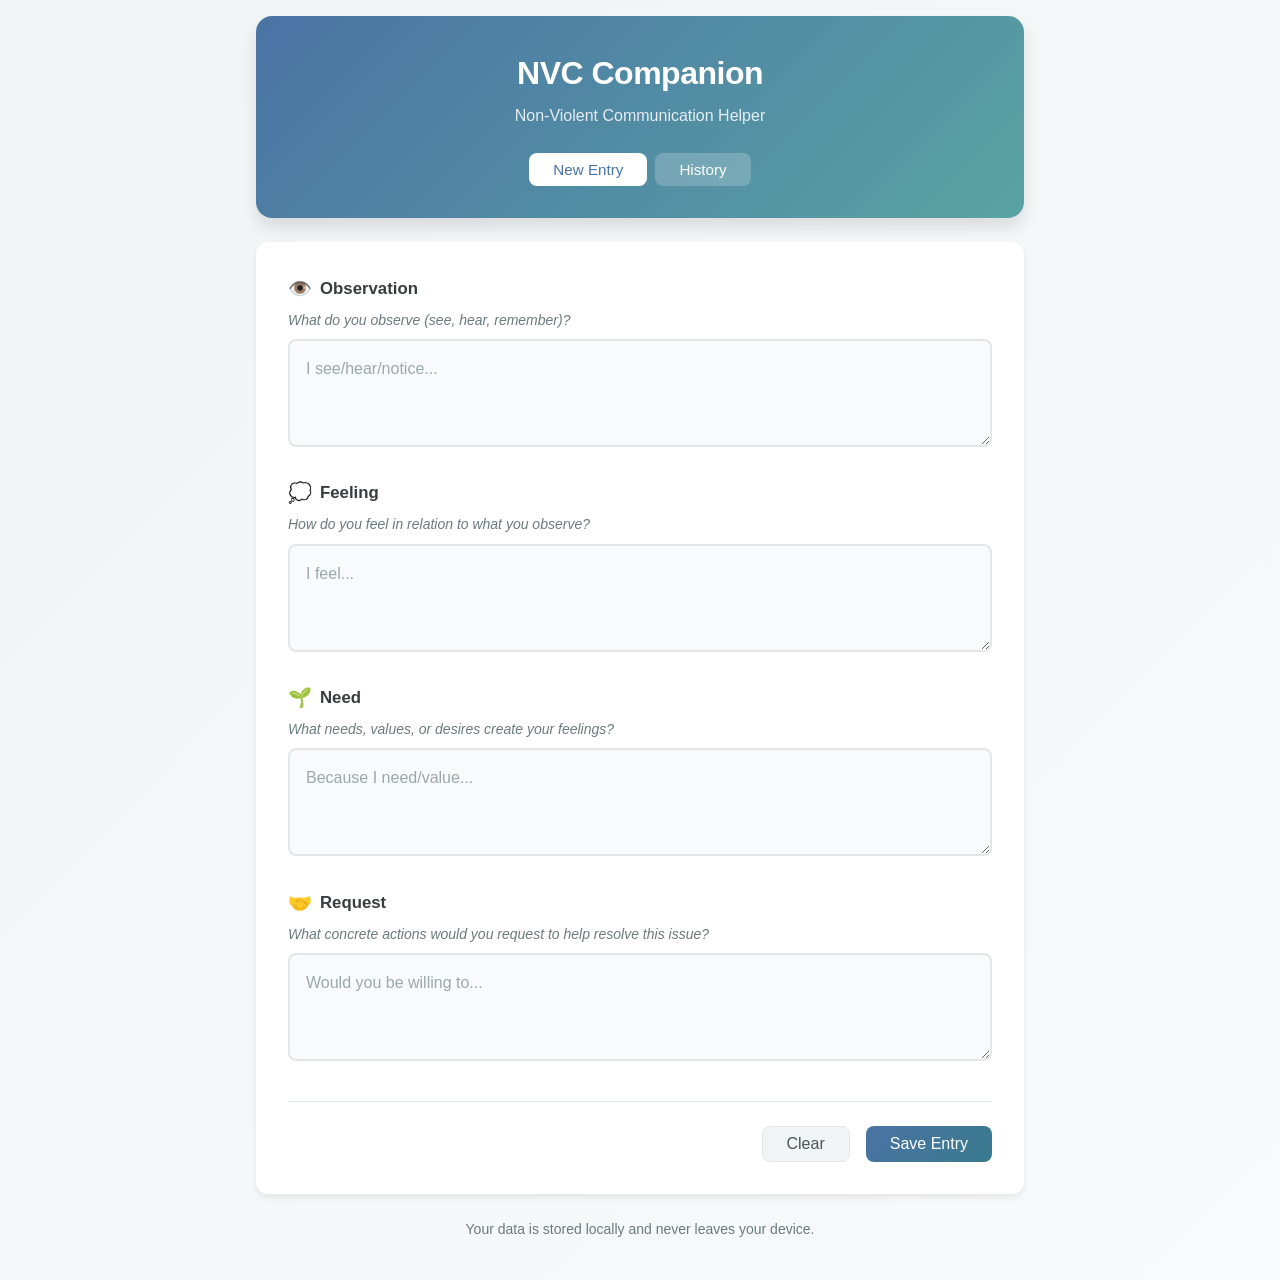
==== index.html @ ae569252 "removed all non-js/css/html files" ====
<!DOCTYPE html>
<html lang="en">
<head>
    <meta charset="UTF-8">
    <meta name="viewport" content="width=device-width, initial-scale=1.0">
    <meta name="description" content="NVC Companion - A tool for practicing Non-Violent Communication">
    <title>NVC Companion</title>
    <link rel="stylesheet" href="styles.css">
</head>
<body>
    <div class="app-container">
        <!-- Header -->
        <header class="header">
            <h1>NVC Companion</h1>
            <p class="subtitle">Non-Violent Communication Helper</p>
            <nav class="nav-tabs">
                <button class="tab-btn active" data-tab="input">New Entry</button>
                <button class="tab-btn" data-tab="history">History</button>
            </nav>
        </header>

        <!-- Main Content -->
        <main class="main-content">
            <!-- Input Form Section -->
            <section id="input-section" class="section active">
                <form id="nvc-form" class="nvc-form">
                    <!-- Observation -->
                    <div class="form-group">
                        <label for="observation">
                            <span class="label-icon">👁️</span>
                            Observation
                        </label>
                        <p class="field-hint">What do you observe (see, hear, remember)?</p>
                        <textarea
                            id="observation"
                            name="observation"
                            placeholder="I see/hear/notice..."
                            rows="3"
                            required></textarea>
                    </div>

                    <!-- Feeling -->
                    <div class="form-group">
                        <label for="feeling">
                            <span class="label-icon">💭</span>
                            Feeling
                        </label>
                        <p class="field-hint">How do you feel in relation to what you observe?</p>
                        <textarea
                            id="feeling"
                            name="feeling"
                            placeholder="I feel..."
                            rows="3"
                            required></textarea>
                    </div>

                    <!-- Need -->
                    <div class="form-group">
                        <label for="need">
                            <span class="label-icon">🌱</span>
                            Need
                        </label>
                        <p class="field-hint">What needs, values, or desires create your feelings?</p>
                        <textarea
                            id="need"
                            name="need"
                            placeholder="Because I need/value..."
                            rows="3"
                            required></textarea>
                    </div>

                    <!-- Request -->
                    <div class="form-group">
                        <label for="request">
                            <span class="label-icon">🤝</span>
                            Request
                        </label>
                        <p class="field-hint">What concrete actions would you request to help resolve this issue?</p>
                        <textarea
                            id="request"
                            name="request"
                            placeholder="Would you be willing to..."
                            rows="3"
                            required></textarea>
                    </div>

                    <!-- Form Actions -->
                    <div class="form-actions">
                        <button type="button" id="clear-btn" class="btn btn-secondary">Clear</button>
                        <button type="submit" class="btn btn-primary">Save Entry</button>
                    </div>
                </form>
            </section>

            <!-- History Section -->
            <section id="history-section" class="section">
                <div class="history-header">
                    <h2>Past Entries</h2>
                    <div class="history-actions">
                        <button id="export-json-btn" class="btn btn-secondary btn-small">Export JSON</button>
                        <button id="export-text-btn" class="btn btn-secondary btn-small">Export Text</button>
                        <button id="clear-all-btn" class="btn btn-danger btn-small">Clear All</button>
                    </div>
                </div>
                <div id="history-list" class="history-list">
                    <!-- History entries will be dynamically inserted here -->
                </div>
                <div id="empty-state" class="empty-state">
                    <p>No entries yet. Start by creating a new NVC entry!</p>
                </div>
            </section>
        </main>

        <!-- Footer -->
        <footer class="footer">
            <p>Your data is stored locally and never leaves your device.</p>
        </footer>
    </div>

    <!-- Edit Modal -->
    <div id="edit-modal" class="modal">
        <div class="modal-content">
            <div class="modal-header">
                <h3>Edit Entry</h3>
                <button class="modal-close" id="modal-close">&times;</button>
            </div>
            <form id="edit-form" class="nvc-form">
                <input type="hidden" id="edit-id">
                <div class="form-group">
                    <label for="edit-observation">Observation</label>
                    <textarea id="edit-observation" name="observation" rows="3" required></textarea>
                </div>
                <div class="form-group">
                    <label for="edit-feeling">Feeling</label>
                    <textarea id="edit-feeling" name="feeling" rows="3" required></textarea>
                </div>
                <div class="form-group">
                    <label for="edit-need">Need</label>
                    <textarea id="edit-need" name="need" rows="3" required></textarea>
                </div>
                <div class="form-group">
                    <label for="edit-request">Request</label>
                    <textarea id="edit-request" name="request" rows="3" required></textarea>
                </div>
                <div class="form-actions">
                    <button type="button" id="cancel-edit-btn" class="btn btn-secondary">Cancel</button>
                    <button type="submit" class="btn btn-primary">Save Changes</button>
                </div>
            </form>
        </div>
    </div>

    <!-- Toast Notification -->
    <div id="toast" class="toast"></div>

    <script src="app.js"></script>
</body>
</html>
---- styles.css ----
/* NVC Companion - Styles */
/* Calming color palette: blues, greens, grays */

:root {
    /* Primary Colors */
    --primary-blue: #4a73a4;
    --primary-blue-dark: #3a7a8e;
    --primary-blue-light: #6ab0c4;

    /* Secondary Colors */
    --secondary-green: #6b9b7a;
    --secondary-green-dark: #5a8a69;
    --secondary-green-light: #8bb99a;

    /* Neutral Colors */
    --gray-50: #f8fafb;
    --gray-100: #f0f4f5;
    --gray-200: #e2e8ea;
    --gray-300: #c9d3d6;
    --gray-400: #9ba8ac;
    --gray-500: #6b7a7e;
    --gray-600: #4a5558;
    --gray-700: #363d3f;
    --gray-800: #252a2c;

    /* Accent Colors */
    --accent-teal: #5aa3a3;
    --accent-sage: #8fbc8f;

    /* Semantic Colors */
    --success: #6b9b7a;
    --warning: #d4a574;
    --danger: #c47474;
    --danger-dark: #a85858;

    /* Spacing */
    --spacing-xs: 0.25rem;
    --spacing-sm: 0.5rem;
    --spacing-md: 1rem;
    --spacing-lg: 1.5rem;
    --spacing-xl: 2rem;
    --spacing-2xl: 3rem;

    /* Border Radius */
    --radius-sm: 4px;
    --radius-md: 8px;
    --radius-lg: 12px;
    --radius-xl: 16px;

    /* Shadows */
    --shadow-sm: 0 1px 2px rgba(0, 0, 0, 0.05);
    --shadow-md: 0 4px 6px rgba(0, 0, 0, 0.07);
    --shadow-lg: 0 10px 15px rgba(0, 0, 0, 0.1);

    /* Transitions */
    --transition-fast: 150ms ease;
    --transition-normal: 250ms ease;
}

/* Reset & Base Styles */
*,
*::before,
*::after {
    box-sizing: border-box;
    margin: 0;
    padding: 0;
}

html {
    font-size: 16px;
    scroll-behavior: smooth;
}

body {
    font-family: -apple-system, BlinkMacSystemFont, 'Segoe UI', Roboto, Oxygen, Ubuntu, Cantarell, sans-serif;
    background: linear-gradient(135deg, var(--gray-100) 0%, var(--gray-50) 100%);
    color: var(--gray-700);
    line-height: 1.6;
    min-height: 100vh;
}

/* App Container */
.app-container {
    max-width: 800px;
    margin: 0 auto;
    padding: var(--spacing-md);
    min-height: 100vh;
    display: flex;
    flex-direction: column;
}

/* Header */
.header {
    text-align: center;
    padding: var(--spacing-xl) var(--spacing-md);
    background: linear-gradient(135deg, var(--primary-blue) 0%, var(--accent-teal) 100%);
    border-radius: var(--radius-xl);
    margin-bottom: var(--spacing-lg);
    box-shadow: var(--shadow-lg);
}

.header h1 {
    color: white;
    font-size: 2rem;
    font-weight: 600;
    margin-bottom: var(--spacing-xs);
    letter-spacing: -0.5px;
}

.header .subtitle {
    color: rgba(255, 255, 255, 0.85);
    font-size: 1rem;
    margin-bottom: var(--spacing-lg);
}

/* Navigation Tabs */
.nav-tabs {
    display: flex;
    gap: var(--spacing-sm);
    justify-content: center;
}

.tab-btn {
    padding: var(--spacing-sm) var(--spacing-lg);
    border: none;
    background: rgba(255, 255, 255, 0.2);
    color: white;
    font-size: 0.95rem;
    font-weight: 500;
    border-radius: var(--radius-md);
    cursor: pointer;
    transition: all var(--transition-fast);
}

.tab-btn:hover {
    background: rgba(255, 255, 255, 0.3);
}

.tab-btn.active {
    background: white;
    color: var(--primary-blue);
}

/* Main Content */
.main-content {
    flex: 1;
}

/* Sections */
.section {
    display: none;
}

.section.active {
    display: block;
    animation: fadeIn var(--transition-normal);
}

@keyframes fadeIn {
    from {
        opacity: 0;
        transform: translateY(10px);
    }
    to {
        opacity: 1;
        transform: translateY(0);
    }
}

/* Form Styles */
.nvc-form {
    background: white;
    padding: var(--spacing-xl);
    border-radius: var(--radius-lg);
    box-shadow: var(--shadow-md);
}

.form-group {
    margin-bottom: var(--spacing-lg);
}

.form-group label {
    display: flex;
    align-items: center;
    gap: var(--spacing-sm);
    font-weight: 600;
    color: var(--gray-700);
    margin-bottom: var(--spacing-xs);
    font-size: 1.05rem;
}

.label-icon {
    font-size: 1.2rem;
}

.field-hint {
    color: var(--gray-500);
    font-size: 0.875rem;
    margin-bottom: var(--spacing-sm);
    font-style: italic;
}

textarea {
    width: 100%;
    padding: var(--spacing-md);
    border: 2px solid var(--gray-200);
    border-radius: var(--radius-md);
    font-family: inherit;
    font-size: 1rem;
    line-height: 1.5;
    resize: vertical;
    transition:
        border-color var(--transition-fast),
        box-shadow var(--transition-fast);
    background: var(--gray-50);
}

textarea:focus {
    outline: none;
    border-color: var(--primary-blue-light);
    box-shadow: 0 0 0 3px rgba(74, 144, 164, 0.15);
    background: white;
}

textarea::placeholder {
    color: var(--gray-400);
}

/* Buttons */
.btn {
    padding: var(--spacing-sm) var(--spacing-lg);
    border: none;
    border-radius: var(--radius-md);
    font-size: 1rem;
    font-weight: 500;
    cursor: pointer;
    transition: all var(--transition-fast);
    display: inline-flex;
    align-items: center;
    justify-content: center;
    gap: var(--spacing-sm);
}

.btn-primary {
    background: linear-gradient(135deg, var(--primary-blue) 0%, var(--primary-blue-dark) 100%);
    color: white;
}

.btn-primary:hover {
    background: linear-gradient(135deg, var(--primary-blue-dark) 0%, var(--primary-blue) 100%);
    transform: translateY(-1px);
    box-shadow: var(--shadow-md);
}

.btn-secondary {
    background: var(--gray-100);
    color: var(--gray-600);
    border: 1px solid var(--gray-200);
}

.btn-secondary:hover {
    background: var(--gray-200);
}

.btn-danger {
    background: var(--danger);
    color: white;
}

.btn-danger:hover {
    background: var(--danger-dark);
}

.btn-small {
    padding: var(--spacing-xs) var(--spacing-md);
    font-size: 0.875rem;
}

.form-actions {
    display: flex;
    gap: var(--spacing-md);
    justify-content: flex-end;
    margin-top: var(--spacing-xl);
    padding-top: var(--spacing-lg);
    border-top: 1px solid var(--gray-200);
}

/* History Section */
.history-header {
    display: flex;
    justify-content: space-between;
    align-items: center;
    margin-bottom: var(--spacing-lg);
    flex-wrap: wrap;
    gap: var(--spacing-md);
}

.history-header h2 {
    color: var(--gray-700);
    font-size: 1.5rem;
}

.history-actions {
    display: flex;
    gap: var(--spacing-sm);
    flex-wrap: wrap;
}

.history-list {
    display: flex;
    flex-direction: column;
    gap: var(--spacing-md);
}

/* History Entry Card */
.history-entry {
    background: white;
    border-radius: var(--radius-lg);
    padding: var(--spacing-lg);
    box-shadow: var(--shadow-sm);
    border-left: 4px solid var(--primary-blue);
    transition: box-shadow var(--transition-fast);
}

.history-entry:hover {
    box-shadow: var(--shadow-md);
}

.entry-header {
    display: flex;
    justify-content: space-between;
    align-items: flex-start;
    margin-bottom: var(--spacing-md);
    padding-bottom: var(--spacing-sm);
    border-bottom: 1px solid var(--gray-100);
}

.entry-date {
    color: var(--gray-500);
    font-size: 0.875rem;
}

.entry-actions {
    display: flex;
    gap: var(--spacing-sm);
}

.entry-actions button {
    padding: var(--spacing-xs) var(--spacing-sm);
    font-size: 0.8rem;
    border-radius: var(--radius-sm);
    border: none;
    cursor: pointer;
    transition: all var(--transition-fast);
}

.btn-edit {
    background: var(--secondary-green-light);
    color: var(--gray-700);
}

.btn-edit:hover {
    background: var(--secondary-green);
    color: white;
}

.btn-delete {
    background: var(--gray-200);
    color: var(--gray-600);
}

.btn-delete:hover {
    background: var(--danger);
    color: white;
}

.entry-content {
    display: grid;
    gap: var(--spacing-md);
}

.entry-field {
    display: flex;
    flex-direction: column;
    gap: var(--spacing-xs);
}

.entry-field-label {
    font-weight: 600;
    color: var(--primary-blue);
    font-size: 0.875rem;
    text-transform: uppercase;
    letter-spacing: 0.5px;
}

.entry-field-value {
    color: var(--gray-700);
    line-height: 1.5;
    white-space: pre-wrap;
}

/* Empty State */
.empty-state {
    text-align: center;
    padding: var(--spacing-2xl);
    color: var(--gray-500);
    background: white;
    border-radius: var(--radius-lg);
    border: 2px dashed var(--gray-200);
}

.empty-state.hidden {
    display: none;
}

/* Modal */
.modal {
    display: none;
    position: fixed;
    top: 0;
    left: 0;
    width: 100%;
    height: 100%;
    background: rgba(0, 0, 0, 0.5);
    z-index: 1000;
    align-items: center;
    justify-content: center;
    padding: var(--spacing-md);
}

.modal.active {
    display: flex;
    animation: fadeIn var(--transition-fast);
}

.modal-content {
    background: white;
    border-radius: var(--radius-lg);
    width: 100%;
    max-width: 600px;
    max-height: 90vh;
    overflow-y: auto;
    box-shadow: var(--shadow-lg);
}

.modal-header {
    display: flex;
    justify-content: space-between;
    align-items: center;
    padding: var(--spacing-lg);
    border-bottom: 1px solid var(--gray-200);
}

.modal-header h3 {
    color: var(--gray-700);
    font-size: 1.25rem;
}

.modal-close {
    background: none;
    border: none;
    font-size: 1.5rem;
    color: var(--gray-500);
    cursor: pointer;
    padding: var(--spacing-xs);
    line-height: 1;
    transition: color var(--transition-fast);
}

.modal-close:hover {
    color: var(--gray-700);
}

.modal-content .nvc-form {
    border-radius: 0;
    box-shadow: none;
}

/* Toast Notification */
.toast {
    position: fixed;
    bottom: var(--spacing-lg);
    left: 50%;
    transform: translateX(-50%) translateY(100px);
    background: var(--gray-800);
    color: white;
    padding: var(--spacing-md) var(--spacing-xl);
    border-radius: var(--radius-md);
    box-shadow: var(--shadow-lg);
    z-index: 1001;
    opacity: 0;
    transition: all var(--transition-normal);
}

.toast.show {
    transform: translateX(-50%) translateY(0);
    opacity: 1;
}

.toast.success {
    background: var(--secondary-green);
}

.toast.error {
    background: var(--danger);
}

/* Footer */
.footer {
    text-align: center;
    padding: var(--spacing-lg);
    color: var(--gray-500);
    font-size: 0.875rem;
}

/* Responsive Design */
@media (max-width: 640px) {
    .app-container {
        padding: var(--spacing-sm);
    }

    .header {
        padding: var(--spacing-lg) var(--spacing-md);
        border-radius: var(--radius-lg);
    }

    .header h1 {
        font-size: 1.5rem;
    }

    .nav-tabs {
        width: 100%;
    }

    .tab-btn {
        flex: 1;
        padding: var(--spacing-sm) var(--spacing-md);
    }

    .nvc-form {
        padding: var(--spacing-lg);
    }

    .form-actions {
        flex-direction: column;
    }

    .form-actions .btn {
        width: 100%;
    }

    .history-header {
        flex-direction: column;
        align-items: flex-start;
    }

    .history-actions {
        width: 100%;
    }

    .history-actions .btn {
        flex: 1;
    }

    .entry-header {
        flex-direction: column;
        gap: var(--spacing-sm);
    }

    .entry-actions {
        width: 100%;
    }

    .entry-actions button {
        flex: 1;
    }
}

/* Print Styles */
@media print {
    .header,
    .form-actions,
    .entry-actions,
    .history-actions,
    .footer,
    .modal {
        display: none !important;
    }

    .history-entry {
        break-inside: avoid;
        border: 1px solid var(--gray-300);
        margin-bottom: var(--spacing-md);
    }
}
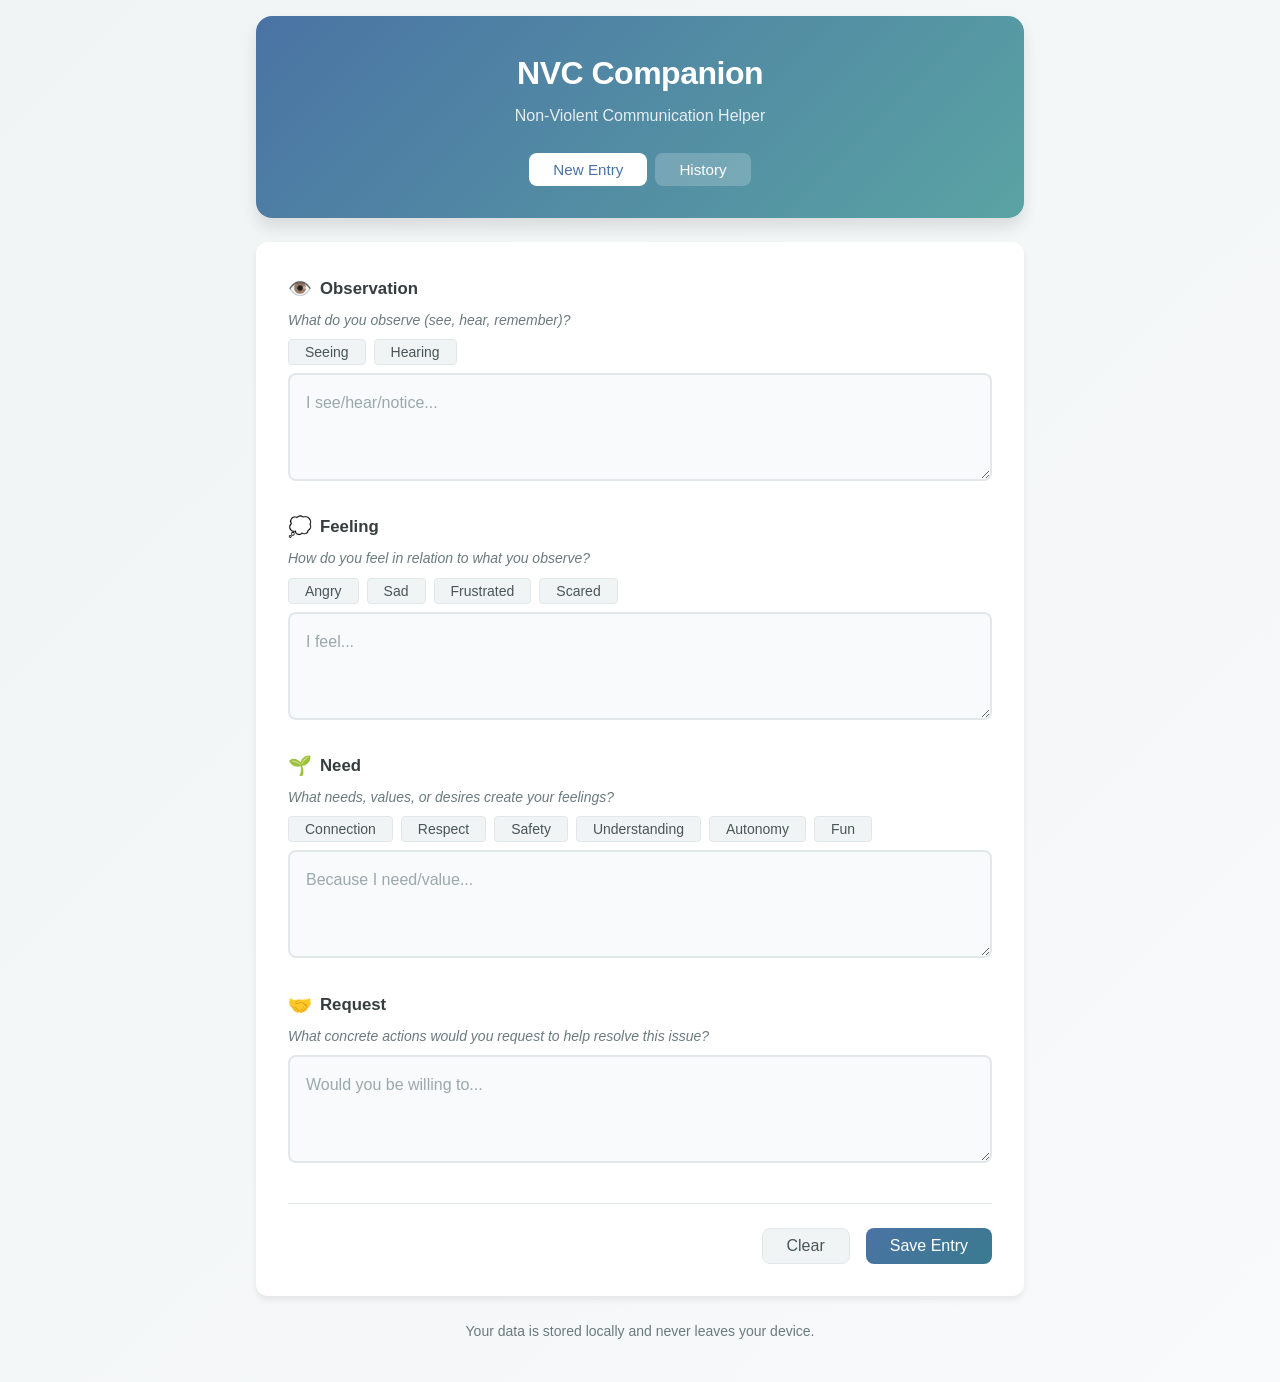
==== commit 45ab4ae9: "feat(ui): added quick add buttons for nvc form fields - implemented quick add button functionality i" ====
--- a/index.html
+++ b/index.html
@@ -31,6 +31,10 @@
                             Observation
                         </label>
                         <p class="field-hint">What do you observe (see, hear, remember)?</p>
+                        <div class="quick-add-buttons">
+                            <button type="button" class="quick-add-btn" data-field="observation" data-value="Seeing">Seeing</button>
+                            <button type="button" class="quick-add-btn" data-field="observation" data-value="Hearing">Hearing</button>
+                        </div>
                         <textarea
                             id="observation"
                             name="observation"
@@ -46,6 +50,12 @@
                             Feeling
                         </label>
                         <p class="field-hint">How do you feel in relation to what you observe?</p>
+                        <div class="quick-add-buttons">
+                            <button type="button" class="quick-add-btn" data-field="feeling" data-value="Angry">Angry</button>
+                            <button type="button" class="quick-add-btn" data-field="feeling" data-value="Sad">Sad</button>
+                            <button type="button" class="quick-add-btn" data-field="feeling" data-value="Frustrated">Frustrated</button>
+                            <button type="button" class="quick-add-btn" data-field="feeling" data-value="Scared">Scared</button>
+                        </div>
                         <textarea
                             id="feeling"
                             name="feeling"
@@ -61,6 +71,14 @@
                             Need
                         </label>
                         <p class="field-hint">What needs, values, or desires create your feelings?</p>
+                        <div class="quick-add-buttons">
+                            <button type="button" class="quick-add-btn" data-field="need" data-value="Connection">Connection</button>
+                            <button type="button" class="quick-add-btn" data-field="need" data-value="Respect">Respect</button>
+                            <button type="button" class="quick-add-btn" data-field="need" data-value="Safety">Safety</button>
+                            <button type="button" class="quick-add-btn" data-field="need" data-value="Understanding">Understanding</button>
+                            <button type="button" class="quick-add-btn" data-field="need" data-value="Autonomy">Autonomy</button>
+                            <button type="button" class="quick-add-btn" data-field="need" data-value="Fun">Fun</button>
+                        </div>
                         <textarea
                             id="need"
                             name="need"
--- a/styles.css
+++ b/styles.css
@@ -224,6 +224,32 @@
 
 textarea::placeholder {
     color: var(--gray-400);
+}
+
+/* Quick Add Buttons */
+.quick-add-buttons {
+    display: flex;
+    flex-wrap: wrap;
+    gap: var(--spacing-sm);
+    margin-bottom: var(--spacing-sm);
+}
+
+.quick-add-btn {
+    padding: var(--spacing-xs) var(--spacing-md);
+    border: none;
+    border-radius: var(--radius-sm);
+    font-size: 0.875rem;
+    font-weight: 500;
+    cursor: pointer;
+    transition: all var(--transition-fast);
+    background: var(--gray-100);
+    color: var(--gray-600);
+    border: 1px solid var(--gray-200);
+}
+
+.quick-add-btn:hover {
+    background: var(--gray-200);
+    color: var(--gray-700);
 }
 
 /* Buttons */
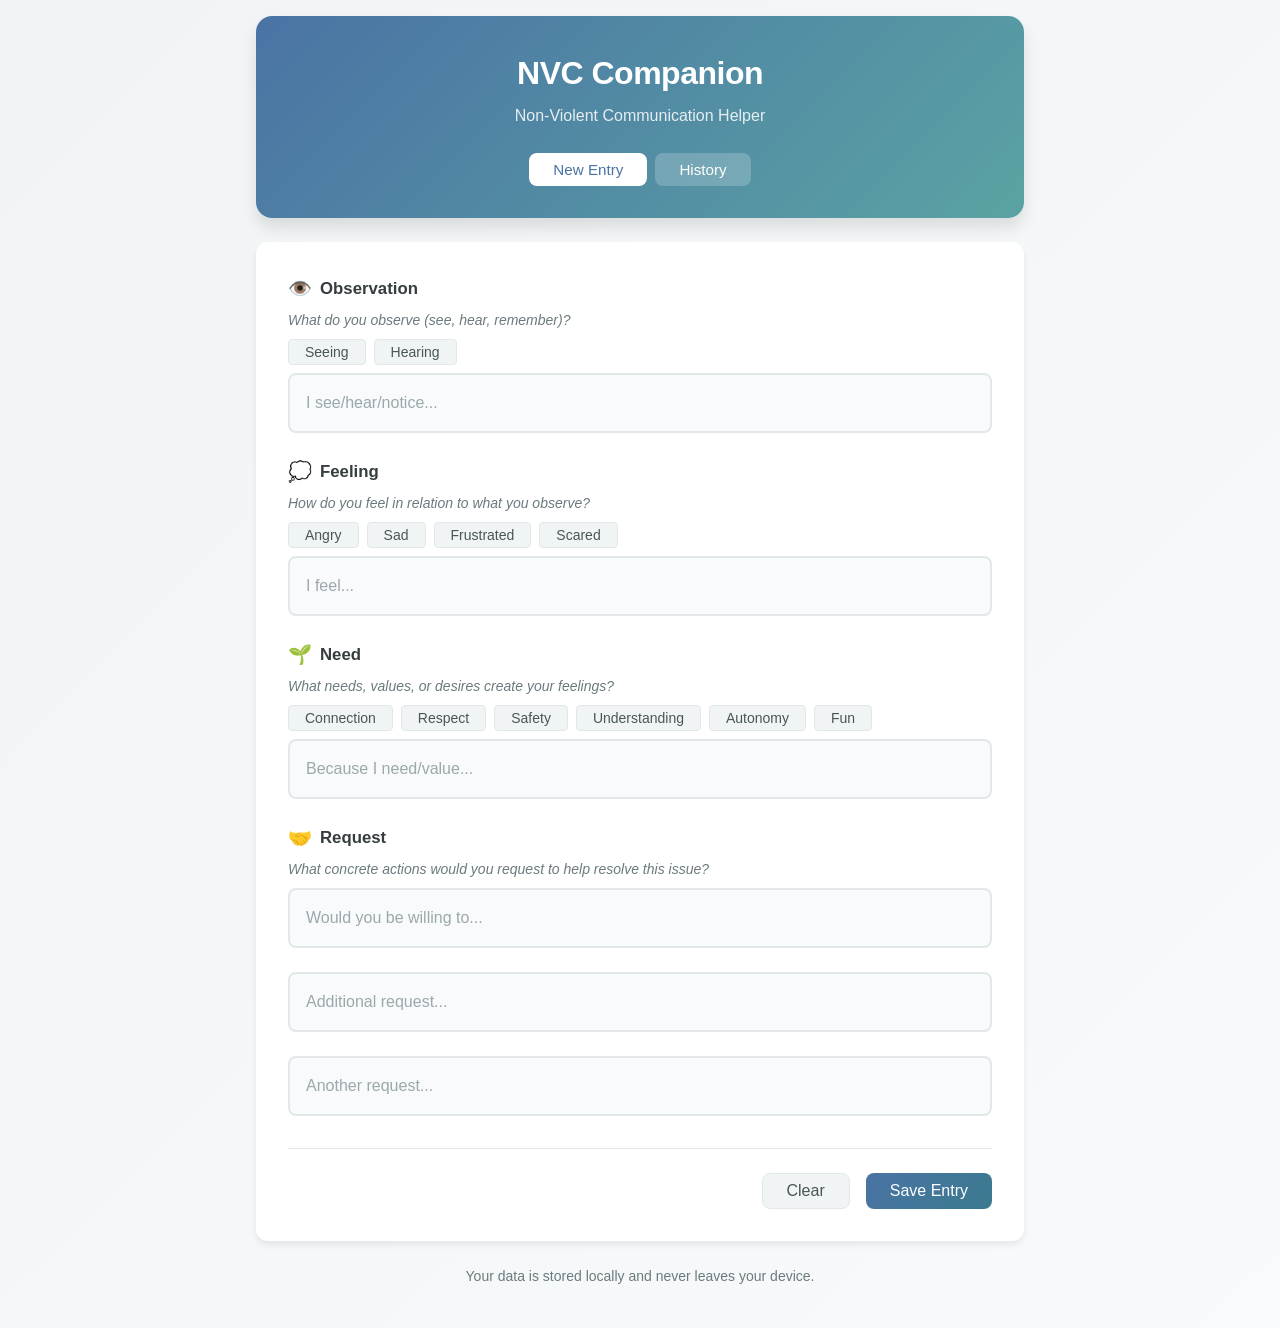
==== commit e78e3a73: "feat(ui): replaced textareas with text inputs for nvc form fields - changed observation, feeling, ne" ====
--- a/index.html
+++ b/index.html
@@ -35,12 +35,12 @@
                             <button type="button" class="quick-add-btn" data-field="observation" data-value="Seeing">Seeing</button>
                             <button type="button" class="quick-add-btn" data-field="observation" data-value="Hearing">Hearing</button>
                         </div>
-                        <textarea
+                        <input
+                            type="text"
                             id="observation"
                             name="observation"
                             placeholder="I see/hear/notice..."
-                            rows="3"
-                            required></textarea>
+                            required>
                     </div>
 
                     <!-- Feeling -->
@@ -56,12 +56,12 @@
                             <button type="button" class="quick-add-btn" data-field="feeling" data-value="Frustrated">Frustrated</button>
                             <button type="button" class="quick-add-btn" data-field="feeling" data-value="Scared">Scared</button>
                         </div>
-                        <textarea
+                        <input
+                            type="text"
                             id="feeling"
                             name="feeling"
                             placeholder="I feel..."
-                            rows="3"
-                            required></textarea>
+                            required>
                     </div>
 
                     <!-- Need -->
@@ -79,12 +79,12 @@
                             <button type="button" class="quick-add-btn" data-field="need" data-value="Autonomy">Autonomy</button>
                             <button type="button" class="quick-add-btn" data-field="need" data-value="Fun">Fun</button>
                         </div>
-                        <textarea
+                        <input
+                            type="text"
                             id="need"
                             name="need"
                             placeholder="Because I need/value..."
-                            rows="3"
-                            required></textarea>
+                            required>
                     </div>
 
                     <!-- Request -->
@@ -94,12 +94,29 @@
                             Request
                         </label>
                         <p class="field-hint">What concrete actions would you request to help resolve this issue?</p>
-                        <textarea
+                        <input
+                            type="text"
                             id="request"
                             name="request"
                             placeholder="Would you be willing to..."
-                            rows="3"
-                            required></textarea>
+                            required>
+                    </div>
+
+                    <!-- Additional Request Inputs -->
+                    <div class="form-group">
+                        <input
+                            type="text"
+                            id="request2"
+                            name="request2"
+                            placeholder="Additional request...">
+                    </div>
+
+                    <div class="form-group">
+                        <input
+                            type="text"
+                            id="request3"
+                            name="request3"
+                            placeholder="Another request...">
                     </div>
 
                     <!-- Form Actions -->
@@ -146,19 +163,19 @@
                 <input type="hidden" id="edit-id">
                 <div class="form-group">
                     <label for="edit-observation">Observation</label>
-                    <textarea id="edit-observation" name="observation" rows="3" required></textarea>
+                    <input type="text" id="edit-observation" name="observation" required>
                 </div>
                 <div class="form-group">
                     <label for="edit-feeling">Feeling</label>
-                    <textarea id="edit-feeling" name="feeling" rows="3" required></textarea>
+                    <input type="text" id="edit-feeling" name="feeling" required>
                 </div>
                 <div class="form-group">
                     <label for="edit-need">Need</label>
-                    <textarea id="edit-need" name="need" rows="3" required></textarea>
+                    <input type="text" id="edit-need" name="need" required>
                 </div>
                 <div class="form-group">
                     <label for="edit-request">Request</label>
-                    <textarea id="edit-request" name="request" rows="3" required></textarea>
+                    <input type="text" id="edit-request" name="request" required>
                 </div>
                 <div class="form-actions">
                     <button type="button" id="cancel-edit-btn" class="btn btn-secondary">Cancel</button>
--- a/styles.css
+++ b/styles.css
@@ -200,7 +200,8 @@
     font-style: italic;
 }
 
-textarea {
+textarea,
+input[type='text'] {
     width: 100%;
     padding: var(--spacing-md);
     border: 2px solid var(--gray-200);
@@ -208,21 +209,26 @@
     font-family: inherit;
     font-size: 1rem;
     line-height: 1.5;
-    resize: vertical;
     transition:
         border-color var(--transition-fast),
         box-shadow var(--transition-fast);
     background: var(--gray-50);
 }
 
-textarea:focus {
+input[type='text'] {
+    height: auto;
+}
+
+textarea:focus,
+input[type='text']:focus {
     outline: none;
     border-color: var(--primary-blue-light);
     box-shadow: 0 0 0 3px rgba(74, 144, 164, 0.15);
     background: white;
 }
 
-textarea::placeholder {
+textarea::placeholder,
+input[type='text']::placeholder {
     color: var(--gray-400);
 }
 
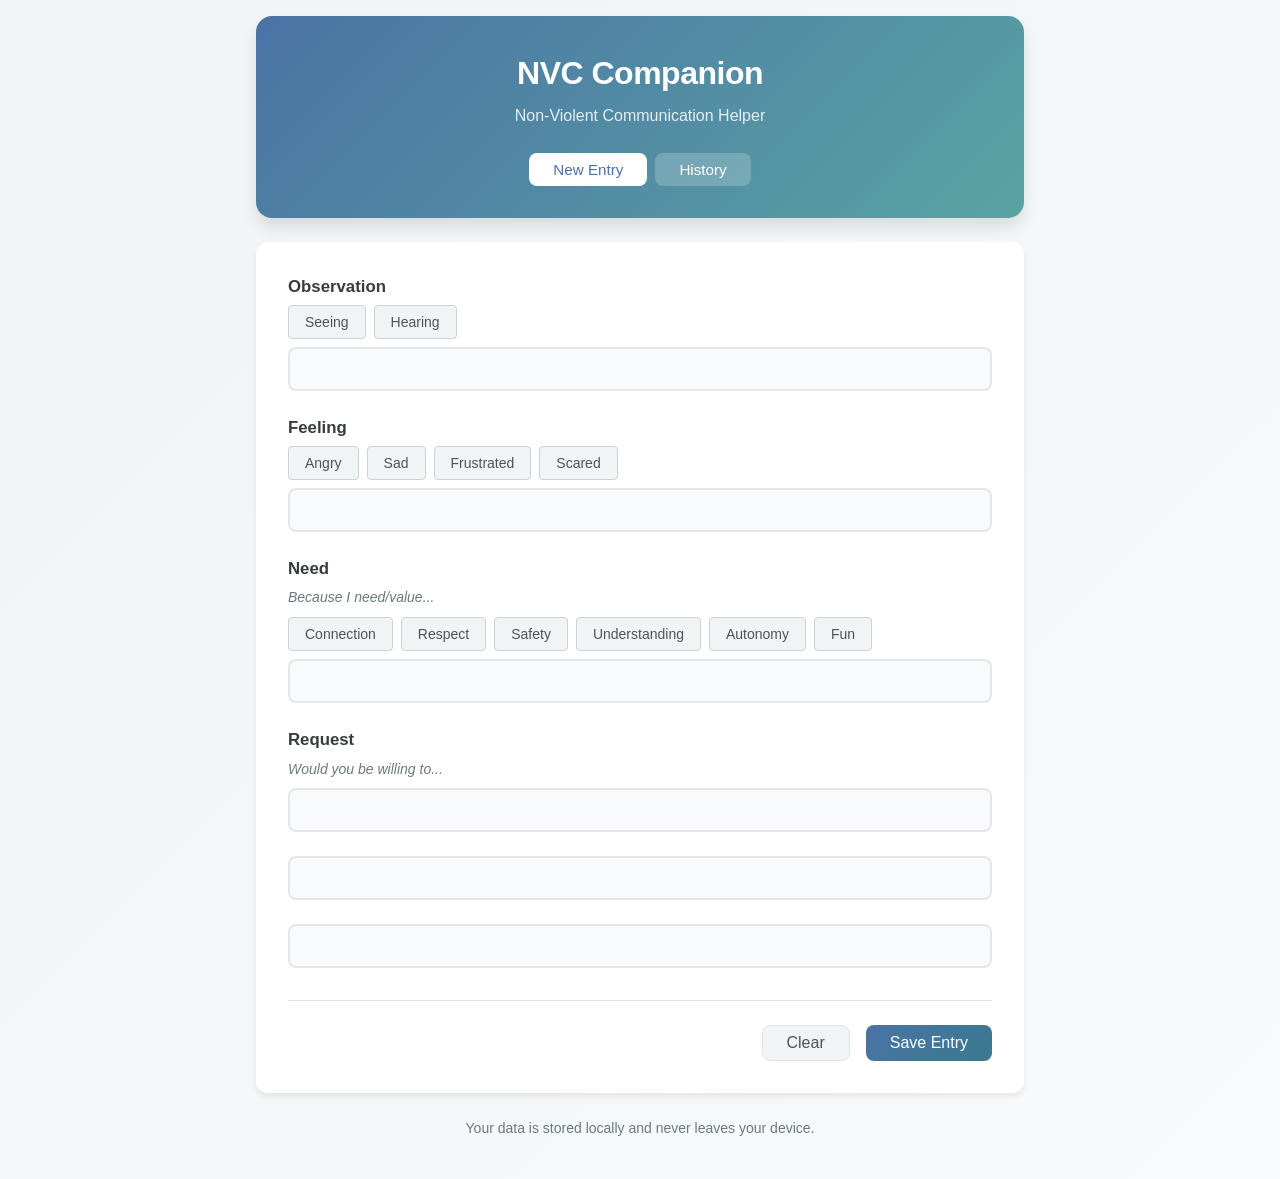
==== commit cf3f97a9: "feat(ui): added support for multiple requests in nvc entries - added request2 and request3 fields to" ====
--- a/index.html
+++ b/index.html
@@ -27,10 +27,9 @@
                     <!-- Observation -->
                     <div class="form-group">
                         <label for="observation">
-                            <span class="label-icon">👁️</span>
                             Observation
                         </label>
-                        <p class="field-hint">What do you observe (see, hear, remember)?</p>
+                        <!-- <p class="field-hint">What do you observe (see, hear, remember)?</p> -->
                         <div class="quick-add-buttons">
                             <button type="button" class="quick-add-btn" data-field="observation" data-value="Seeing">Seeing</button>
                             <button type="button" class="quick-add-btn" data-field="observation" data-value="Hearing">Hearing</button>
@@ -39,17 +38,15 @@
                             type="text"
                             id="observation"
                             name="observation"
-                            placeholder="I see/hear/notice..."
                             required>
                     </div>
 
                     <!-- Feeling -->
                     <div class="form-group">
                         <label for="feeling">
-                            <span class="label-icon">💭</span>
                             Feeling
                         </label>
-                        <p class="field-hint">How do you feel in relation to what you observe?</p>
+                        <!-- <p class="field-hint">How do you feel in relation to what you observe?</p> -->
                         <div class="quick-add-buttons">
                             <button type="button" class="quick-add-btn" data-field="feeling" data-value="Angry">Angry</button>
                             <button type="button" class="quick-add-btn" data-field="feeling" data-value="Sad">Sad</button>
@@ -60,17 +57,15 @@
                             type="text"
                             id="feeling"
                             name="feeling"
-                            placeholder="I feel..."
                             required>
                     </div>
 
                     <!-- Need -->
                     <div class="form-group">
                         <label for="need">
-                            <span class="label-icon">🌱</span>
                             Need
                         </label>
-                        <p class="field-hint">What needs, values, or desires create your feelings?</p>
+                        <p class="field-hint">Because I need/value...</p>
                         <div class="quick-add-buttons">
                             <button type="button" class="quick-add-btn" data-field="need" data-value="Connection">Connection</button>
                             <button type="button" class="quick-add-btn" data-field="need" data-value="Respect">Respect</button>
@@ -83,22 +78,19 @@
                             type="text"
                             id="need"
                             name="need"
-                            placeholder="Because I need/value..."
                             required>
                     </div>
 
                     <!-- Request -->
                     <div class="form-group">
                         <label for="request">
-                            <span class="label-icon">🤝</span>
                             Request
                         </label>
-                        <p class="field-hint">What concrete actions would you request to help resolve this issue?</p>
+                        <p class="field-hint">Would you be willing to...</p>
                         <input
                             type="text"
                             id="request"
                             name="request"
-                            placeholder="Would you be willing to..."
                             required>
                     </div>
 
@@ -107,16 +99,14 @@
                         <input
                             type="text"
                             id="request2"
-                            name="request2"
-                            placeholder="Additional request...">
+                            name="request2">
                     </div>
 
                     <div class="form-group">
                         <input
                             type="text"
                             id="request3"
-                            name="request3"
-                            placeholder="Another request...">
+                            name="request3">
                     </div>
 
                     <!-- Form Actions -->
@@ -177,6 +167,14 @@
                     <label for="edit-request">Request</label>
                     <input type="text" id="edit-request" name="request" required>
                 </div>
+                <div class="form-group">
+                    <label for="edit-request2">Additional Request</label>
+                    <input type="text" id="edit-request2" name="request2">
+                </div>
+                <div class="form-group">
+                    <label for="edit-request3">Another Request</label>
+                    <input type="text" id="edit-request3" name="request3">
+                </div>
                 <div class="form-actions">
                     <button type="button" id="cancel-edit-btn" class="btn btn-secondary">Cancel</button>
                     <button type="submit" class="btn btn-primary">Save Changes</button>
--- a/styles.css
+++ b/styles.css
@@ -203,7 +203,7 @@
 textarea,
 input[type='text'] {
     width: 100%;
-    padding: var(--spacing-md);
+    padding: var(--spacing-sm) var(--spacing-md);
     border: 2px solid var(--gray-200);
     border-radius: var(--radius-md);
     font-family: inherit;
@@ -232,6 +232,7 @@
     color: var(--gray-400);
 }
 
+/* Buttons */
 /* Quick Add Buttons */
 .quick-add-buttons {
     display: flex;
@@ -241,8 +242,7 @@
 }
 
 .quick-add-btn {
-    padding: var(--spacing-xs) var(--spacing-md);
-    border: none;
+    padding: var(--spacing-sm) var(--spacing-md);
     border-radius: var(--radius-sm);
     font-size: 0.875rem;
     font-weight: 500;
@@ -250,7 +250,7 @@
     transition: all var(--transition-fast);
     background: var(--gray-100);
     color: var(--gray-600);
-    border: 1px solid var(--gray-200);
+    border: 1px solid var(--gray-300);
 }
 
 .quick-add-btn:hover {
@@ -258,7 +258,6 @@
     color: var(--gray-700);
 }
 
-/* Buttons */
 .btn {
     padding: var(--spacing-sm) var(--spacing-lg);
     border: none;
